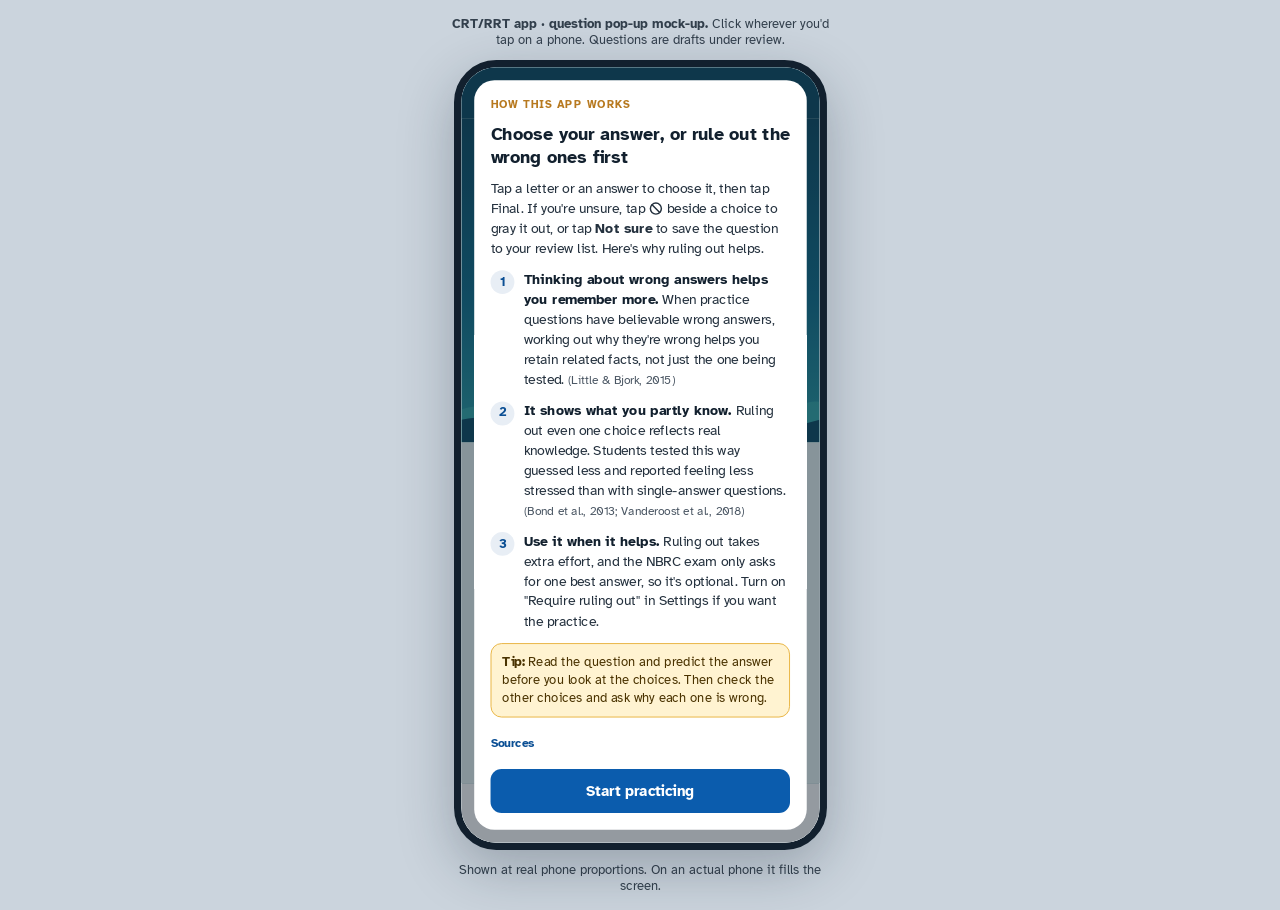
==== index.html @ dd67bce1 "Add Otter Bay home page, Apps page, and reorganized Stats page with domain progress Co-Authored-By: " ====
<!doctype html>
<html lang="en">
<head>
<meta charset="utf-8">
<meta name="viewport" content="width=device-width, initial-scale=1, viewport-fit=cover">
<title>CRT/RRT Question Pop-up Mock-up</title>
<link rel="stylesheet" href="https://fonts.googleapis.com/css2?family=Atkinson+Hyperlegible:wght@400;700&family=Fredoka:wght@500;600&display=swap">
<link rel="stylesheet" href="css/app.css?v=20261023">
<link rel="stylesheet" href="css/evidence.css?v=20261022b">
<link rel="stylesheet" href="css/calc.css?v=20261022c">
<link rel="stylesheet" href="css/home.css?v=20261025b">
</head>
<body>
<div class="stage">
  <p class="note"><b>CRT/RRT app · question pop-up mock-up.</b> Click wherever you'd tap on a phone. Questions are drafts under review.</p>
  <div class="holder" id="holder"><div class="phone" id="phone"></div></div>
  <p class="note">Shown at real phone proportions. On an actual phone it fills the screen.</p>
</div>
<script>window.EXAM = "RRT"; window.START_PAGE = "home"; window.EXAM_LINKS = { RRT: "./", SDS: "sds/" };</script>
<!-- Load order matters: progress.js, stats.js, scales.js and calc.js define functions app.js calls. -->
<script src="js/progress.js?v=20261023"></script>
<script src="js/stats.js?v=20261025"></script>
<script src="js/scales.js?v=20261022b"></script>
<script src="js/calc.js?v=20261022c"></script>
<script src="js/home.js?v=20261025b"></script>
<script src="js/app.js?v=20261025"></script>
</body>
</html>
---- css/app.css ----
/* Layout: a phone-sized app screen centered on the desktop; fills the screen on a phone. Single light app look by design. */
:root {
  color-scheme: light;
  --desk: #CBD4DD; --ground: #DCE3EA; --sheet: #FFFFFF; --ink: #12202E; --muted: #4A5663; --rule: #E3E7EB;
  --accent: #0B5CAD; --accent-soft: #E8EEF5; --good: #0F7A46; --good-bg: #E6F4EC; --good-ink: #0B5E36;
  --bad: #C2410C; --bad-bg: #FDECE2; --bad-ink: #8A2E08; --off: #E3E7EB; --off-ink: #5B6672; --amber: #B7791F;
  --font: "Atkinson Hyperlegible", Arial, Helvetica, sans-serif;
}
html, body { height: 100%; }
body { margin: 0; background: var(--desk); color: var(--ink); font-family: var(--font); }
button, textarea, input { font-family: inherit; }
button:focus-visible, textarea:focus-visible, input:focus-visible { outline: 3px solid var(--accent); outline-offset: 2px; }
.stage { min-height: 100%; box-sizing: border-box; display: flex; flex-direction: column; align-items: center; justify-content: center; gap: 12px;
  padding-block: 16px; padding-left: max(16px, env(safe-area-inset-left, 0px)); padding-right: max(16px, env(safe-area-inset-right, 0px)); }
.note { margin: 0; font-size: 13px; color: #33404D; text-align: center; max-width: 390px; }
.holder { position: relative; flex-shrink: 0; }
.phone { position: absolute; left: 0; top: 0; transform-origin: 0 0; width: 406px; height: 860px; background: var(--ground);
  border-radius: 46px; overflow: hidden; display: flex; flex-direction: column; box-shadow: 0 20px 60px rgba(18,32,46,.28); border: 8px solid #12202E; box-sizing: border-box; }
@media (max-width: 500px) {
  .stage { padding: 0; display: block; }
  .note { display: none; }
  .holder { width: 100% !important; height: 100dvh !important; }
  .phone { position: relative; transform: none !important; width: 100%; height: 100dvh; border-radius: 0; border: 0; box-shadow: none; }
}
.appbar { height: 56px; flex-shrink: 0; padding: 0 8px 0 18px; display: flex; align-items: center; gap: 10px; color: #3E4A57; }
.appbar b { font-size: 15px; letter-spacing: .02em; }
.mode { font-size: 12px; font-weight: 700; padding: 3px 8px; border-radius: 6px; background: #fff; color: #0B4F94; font-variant-numeric: tabular-nums; }
.mode.exam { background: #12202E; color: #fff; }
.appbar .count { margin-left: auto; font-size: 14px; font-variant-numeric: tabular-nums; }
.iconbtn { width: 44px; height: 44px; border-radius: 22px; border: 0; background: transparent; color: #3E4A57; display: flex; align-items: center; justify-content: center; cursor: pointer; }
.sheet { flex: 1; min-height: 0; display: flex; flex-direction: column; background: var(--sheet); border-radius: 22px 22px 0 0; box-shadow: 0 -6px 24px rgba(18,32,46,.12); position: relative; }
.sheethead { flex-shrink: 0; padding: 10px 16px; display: flex; flex-direction: column; gap: 10px; border-bottom: 1px solid var(--rule); }
.grab { width: 40px; height: 5px; border-radius: 3px; background: #C9D2DC; align-self: center; }
.meta { display: flex; align-items: center; justify-content: space-between; gap: 8px; }
.qid { font-size: 13px; font-weight: 700; background: var(--accent-soft); color: #0B4F94; padding: 3px 9px; border-radius: 6px; letter-spacing: .03em; }
.sec { font-size: 13px; color: var(--muted); margin-left: 8px; }
.dots { display: flex; gap: 4px; }
.dots i { width: 8px; height: 8px; border-radius: 4px; background: #C9D2DC; }
.dots i.on { background: var(--accent); }
.whybtn { min-height: 36px; padding: 0 10px 0 8px; border-radius: 18px; border: 1.5px solid #C9D2DC; background: #fff; color: #0B4F94; font-weight: 700; font-size: 13px; cursor: pointer; margin-left: 8px; display: flex; align-items: center; gap: 5px; white-space: nowrap; }
.whybtn svg { width: 16px; height: 16px; }
.guide { flex-shrink: 0; margin: 10px 12px 0; padding: 10px 12px; border-radius: 12px; background: #FFF3D1; border: 1.5px solid #E8B13A; color: #4A3300;
  display: flex; align-items: flex-start; gap: 10px; font-size: 15px; font-weight: 700; line-height: 1.35; }
.guide svg { flex-shrink: 0; margin-top: 1px; color: var(--amber); }
.guide.ready { background: var(--good-bg); border-color: #3FA36B; color: #0B4A2B; }
.guide.ready svg { color: var(--good); }
.body { flex: 1; min-height: 0; display: flex; }
.content { flex: 1; min-width: 0; overflow-y: auto; padding: 16px 10px 24px 16px; display: flex; flex-direction: column; gap: 14px; }
.stem { margin: 0; font-size: 16px; line-height: 1.45; font-weight: 700; }
.vals { display: grid; grid-template-columns: max-content 1fr; column-gap: 18px; row-gap: 3px; padding-left: 14px; font-size: 15px; font-weight: 700; font-variant-numeric: tabular-nums; margin: 0; }
.vals dt, .vals dd { margin: 0; }
figure { margin: 0; display: flex; flex-direction: column; gap: 4px; }
.imgbtn { padding: 0; border: 0; background: none; cursor: zoom-in; position: relative; display: block; width: 100%; }
.imgbtn img { width: 100%; height: auto; display: block; border-radius: 6px; border: 1px solid var(--ground); }
.imgbtn .ex { position: absolute; right: 6px; bottom: 6px; width: 32px; height: 32px; border-radius: 16px; background: rgba(18,32,46,.78); color: #fff; display: flex; align-items: center; justify-content: center; }
figcaption { font-size: 12px; color: var(--muted); letter-spacing: .04em; }
.opts { list-style: none; margin: 0; padding: 0; display: flex; flex-direction: column; gap: 8px; }
.opt { display: flex; align-items: stretch; border: 1.5px solid #D5DCE3; border-radius: 12px; background: #fff; }
.pick { flex: 1; min-width: 0; display: flex; gap: 6px; text-align: left; padding: 10px 10px; border: 0; background: none; border-radius: 11px; font-size: 16px; line-height: 1.4; color: var(--ink); cursor: pointer; min-height: 48px; }
.pick:disabled { cursor: default; }
.pick .l { font-weight: 700; width: 22px; flex-shrink: 0; }
.pick .t { font-weight: 700; }
.strike { width: 44px; flex-shrink: 0; border: 0; border-left: 1px solid var(--rule); background: none; color: #6B7480; display: flex; align-items: center; justify-content: center; cursor: pointer; border-radius: 0 11px 11px 0; }
.opt.sel { border: 2px solid var(--accent); background: var(--accent-soft); }
.opt.sel .pick { color: #0B2E55; }
.opt.out { background: #F4F6F8; border-color: #E3E7EB; }
.opt.out .pick { color: #6B7480; }
.opt.out .t { font-weight: 400; text-decoration: line-through; }
.opt.out .strike { color: #0B4F94; }
.opt.ok { background: var(--good-bg); border: 2px solid #3FA36B; }
.opt.ok .pick { color: var(--good-ink); }
.opt.no { background: var(--bad-bg); border: 2px solid #E08A5E; }
.opt.no .pick { color: var(--bad-ink); }
.opt.dim .pick { color: var(--muted); }
.opt.dim .t { font-weight: 400; }
.tag { display: block; font-size: 13px; font-weight: 700; margin-top: 2px; }
.result { display: flex; flex-direction: column; gap: 8px; border-top: 1px solid var(--rule); padding-top: 14px; }
.result h3 { margin: 0; display: flex; align-items: center; gap: 6px; font-size: 18px; }
.result h3.ok { color: var(--good-ink); } .result h3.no { color: #A3360A; }
.result p { margin: 0; font-size: 15px; line-height: 1.5; color: #24313E; }
.result:focus { outline: none; }
.result.flash { animation: flash 1.4s ease-out; border-radius: 10px; }
@keyframes flash { 0% { background: #FFF3D1; box-shadow: 0 0 0 6px #FFF3D1; } 100% { background: transparent; box-shadow: 0 0 0 6px transparent; } }
@media (prefers-reduced-motion: reduce) { .result.flash { animation: none; } }
.ribbon { width: 76px; flex-shrink: 0; padding: 16px 12px 16px 6px; box-sizing: border-box; display: flex; flex-direction: column; align-items: center; gap: 10px; border-left: 1px solid var(--rule); background: #F6F8FA; }
.rb { width: 54px; height: 54px; border-radius: 14px; font-size: 21px; font-weight: 700; display: flex; align-items: center; justify-content: center; cursor: pointer; border: 2px solid var(--accent); background: #fff; color: var(--accent); }
.rb.sel { background: var(--accent); color: #fff; }
.rb.out { background: var(--off); border-color: var(--off); color: #6B7480; text-decoration: line-through; }
.rb.ok { background: var(--good); border-color: var(--good); color: #fff; }
.rb.no { background: var(--bad); border-color: var(--bad); color: #fff; }
.rb.dim { background: #EEF1F4; border-color: #EEF1F4; color: #6B7480; cursor: default; }
.spacer { flex: 1; }
.ns { width: 54px; min-height: 58px; border-radius: 14px; border: 2px dashed #C99A2E; background: #fff; color: #8A5A00; display: flex; flex-direction: column; align-items: center; justify-content: center; gap: 2px; cursor: pointer; padding: 4px 0; }
.ns span { font-size: 11px; font-weight: 700; line-height: 1.1; text-align: center; }
.ns.on { background: #FFF3D1; border: 2px solid #C99A2E; color: #5A3E00; }
.ns:disabled { opacity: .45; cursor: default; }
.rl { display: flex; flex-direction: column; gap: 8px; padding: 12px; border-radius: 12px; background: #F6F8FA; border: 1px solid var(--rule); }
.rl p { margin: 0; font-size: 14px; line-height: 1.45; color: #24313E; }
.rl .st { display: flex; align-items: center; gap: 8px; font-weight: 700; font-size: 14px; }
.rl .st svg { flex-shrink: 0; }
.rl.on { background: #FFF8E6; border-color: #EBC46A; }
.rl.clear { background: var(--good-bg); border-color: #8CCAA6; }
.btn.small { min-height: 40px; padding: 0 12px; font-size: 14px; align-self: flex-start; }
.badge { display: inline-block; font-size: 11px; font-weight: 700; padding: 2px 7px; border-radius: 10px; background: #FFF3D1; color: #6A4A00; border: 1px solid #EBC46A; margin-top: 3px; }
.stats { flex: 1; min-height: 0; overflow-y: auto; padding: 18px 16px 24px; display: flex; flex-direction: column; gap: 16px; }
.stats h2 { margin: 0; font-size: 24px; } .stats h3 { margin: 0; font-size: 17px; }
.tiles { display: grid; grid-template-columns: repeat(3, minmax(0, 1fr)); gap: 8px; }
.tiles div { background: #F6F8FA; border: 1px solid var(--rule); border-radius: 12px; padding: 10px; }
.tiles b { display: block; font-size: 22px; font-variant-numeric: tabular-nums; } .tiles span { font-size: 12px; color: var(--muted); }
.tiles div.amber { background: #FFF8E6; border-color: #EBC46A; }
.card { border: 1.5px solid var(--rule); border-radius: 14px; padding: 14px; display: flex; flex-direction: column; gap: 12px; }
.rvlist { list-style: none; margin: 0; padding: 0; display: flex; flex-direction: column; gap: 8px; }
.rvlist li { display: flex; align-items: center; gap: 10px; padding: 8px 10px; border-radius: 10px; background: #FFF8E6; border: 1px solid #EBC46A; }
.rvlist .info { flex: 1; min-width: 0; font-size: 13px; color: #4A3300; } .rvlist .info b { display: block; font-size: 15px; color: var(--ink); }
.rvlist .rm { width: 40px; height: 40px; border-radius: 20px; border: 0; background: transparent; color: #6A4A00; display: flex; align-items: center; justify-content: center; cursor: pointer; }
.empty { margin: 0; font-size: 14px; color: var(--muted); }
.chips { display: flex; flex-wrap: wrap; gap: 8px; }
.chip { min-height: 40px; padding: 0 12px; border-radius: 20px; border: 1.5px solid #C9D2DC; background: #fff; color: #24313E; font-size: 14px; font-weight: 700; cursor: pointer; display: flex; align-items: center; gap: 6px; }
.chip[aria-pressed="true"] { background: var(--accent); border-color: var(--accent); color: #fff; }
.chip .n { font-weight: 400; opacity: .85; }
.match { margin: 0; font-size: 14px; color: var(--muted); }
.link { background: none; border: 0; color: #0B4F94; font-weight: 700; font-size: 13px; cursor: pointer; padding: 6px 0; align-self: flex-start; text-decoration: underline; }
.final { width: 54px; height: 72px; border-radius: 14px; display: flex; flex-direction: column; align-items: center; justify-content: center; gap: 2px; border: 2px solid var(--good); background: var(--good); color: #fff; cursor: pointer; box-shadow: 0 4px 12px rgba(15,122,70,.35); margin-top: 6px; }
.final span { font-size: 12px; font-weight: 700; }
.final:disabled { background: var(--off); border-color: var(--off); color: var(--off-ink); cursor: not-allowed; box-shadow: none; }
.foot { flex-shrink: 0; min-height: 72px; box-sizing: border-box; padding: 12px 16px 14px 16px; border-top: 1px solid var(--rule); display: flex; align-items: center; gap: 10px; }
.foot p { margin: 0; font-size: 14px; line-height: 1.35; color: #3E4A57; }
.btn { min-height: 48px; padding: 0 18px; border-radius: 12px; font-size: 16px; font-weight: 700; cursor: pointer; border: 0; background: var(--accent); color: #fff; }
.btn.line { background: #fff; border: 2px solid var(--bad); color: #A3360A; display: flex; align-items: center; gap: 6px; padding: 0 14px; font-size: 15px; }
.btn.grey { background: #fff; border: 2px solid #AAB4BF; color: #24313E; }
.btn:disabled { background: var(--off); color: var(--off-ink); cursor: not-allowed; }
.scrim { position: absolute; inset: 0; background: rgba(18,32,46,.45); display: flex; align-items: flex-end; z-index: 5; }
.dialog { width: 100%; box-sizing: border-box; background: #fff; border-radius: 22px 22px 0 0; padding: 20px 18px 22px; display: flex; flex-direction: column; gap: 14px; max-height: 92%; overflow-y: auto; }
.dialog h2 { margin: 0; font-size: 20px; }
.dialog .sub { margin: 4px 0 0; font-size: 14px; color: var(--muted); }
fieldset { border: 0; margin: 0; padding: 0; display: flex; flex-direction: column; gap: 8px; }
legend { font-size: 15px; font-weight: 700; padding: 0; margin-bottom: 8px; }
.reason { min-height: 44px; display: flex; align-items: center; gap: 10px; text-align: left; padding: 8px 12px; border-radius: 10px; font-size: 15px; cursor: pointer; background: #fff; border: 1.5px solid #C9D2DC; color: #24313E; }
.reason i { width: 16px; height: 16px; border-radius: 8px; box-sizing: border-box; border: 2px solid #8A939E; flex-shrink: 0; }
.reason[aria-pressed="true"] { background: var(--accent-soft); border: 2px solid var(--accent); color: #0B2E55; font-weight: 700; }
.reason[aria-pressed="true"] i { border: 5px solid var(--accent); background: #fff; }
.reason small { display: block; font-weight: 400; color: var(--muted); font-size: 13px; margin-top: 2px; }
label { font-size: 15px; font-weight: 700; }
textarea { font-size: 15px; padding: 10px 12px; border: 1.5px solid #AAB4BF; border-radius: 10px; resize: vertical; color: var(--ink); width: 100%; box-sizing: border-box; }
.row { display: flex; gap: 10px; } .row .btn { flex: 1; }
.switch { display: flex; align-items: center; gap: 12px; padding: 10px 12px; border: 1.5px solid #C9D2DC; border-radius: 10px; cursor: pointer; }
.switch input { width: 22px; height: 22px; accent-color: var(--accent); flex-shrink: 0; }
.switch span { font-size: 15px; font-weight: 700; } .switch small { display: block; font-weight: 400; color: var(--muted); font-size: 13px; margin-top: 2px; }
.intro { align-items: center; padding: 14px; box-sizing: border-box; }
.intro .dialog { border-radius: 22px; max-height: 100%; gap: 12px; }
.eyebrow { margin: 0; font-size: 12px; font-weight: 700; letter-spacing: .08em; text-transform: uppercase; color: var(--amber); }
.intro ul { margin: 0; padding: 0; list-style: none; display: flex; flex-direction: column; gap: 12px; }
.intro li { display: grid; grid-template-columns: 28px 1fr; gap: 8px; font-size: 15px; line-height: 1.45; color: #24313E; }
.intro li b { color: var(--ink); }
.intro .num { width: 26px; height: 26px; border-radius: 13px; background: var(--accent-soft); color: #0B4F94; font-weight: 700; font-size: 14px; display: flex; align-items: center; justify-content: center; }
.intro .cite { color: var(--muted); font-size: 13px; }
.intro .tip { margin: 0; padding: 10px 12px; border-radius: 12px; background: #FFF3D1; border: 1.5px solid #E8B13A; color: #4A3300; font-size: 14px; line-height: 1.4; }
.intro details { font-size: 13px; color: var(--muted); }
.intro summary { cursor: pointer; font-weight: 700; color: #0B4F94; min-height: 32px; display: flex; align-items: center; }
.intro details ol { margin: 6px 0 0; padding-left: 18px; display: flex; flex-direction: column; gap: 6px; line-height: 1.4; }
.intro details a { color: #0B4F94; }
.results { flex: 1; min-height: 0; overflow-y: auto; padding: 20px 16px; display: flex; flex-direction: column; gap: 14px; }
.results h2 { margin: 0; font-size: 24px; }
.score { display: flex; gap: 10px; }
.score div { flex: 1; background: #F6F8FA; border: 1px solid var(--rule); border-radius: 12px; padding: 12px; }
.score b { display: block; font-size: 26px; font-variant-numeric: tabular-nums; }
.score span { font-size: 13px; color: var(--muted); }
.rlist { list-style: none; margin: 0; padding: 0; display: flex; flex-direction: column; gap: 8px; }
.rlist li { display: flex; align-items: center; gap: 10px; border: 1.5px solid var(--rule); border-radius: 12px; padding: 10px 12px; }
.rlist .mark { width: 28px; height: 28px; border-radius: 14px; display: flex; align-items: center; justify-content: center; flex-shrink: 0; color: #fff; font-weight: 700; }
.rlist .mark.ok { background: var(--good); } .rlist .mark.no { background: var(--bad); }
.rlist .info { flex: 1; min-width: 0; font-size: 14px; } .rlist .info b { display: block; font-size: 15px; }
.rlist .btn { min-height: 44px; padding: 0 14px; font-size: 14px; }
.viewer { position: absolute; inset: 0; background: #0B1118; z-index: 50; display: flex; flex-direction: column; color: #fff; }
.vbar { height: 64px; flex-shrink: 0; box-sizing: border-box; display: flex; align-items: center; gap: 6px; padding: 0 10px; }
.vbar .ttl { flex: 1; }
.vb { height: 44px; min-width: 44px; padding: 0 12px; border-radius: 22px; border: 0; background: rgba(255,255,255,.14); color: #fff; display: flex; align-items: center; justify-content: center; gap: 6px; font-size: 14px; font-weight: 700; cursor: pointer; }
.vb:disabled { background: rgba(255,255,255,.06); color: #6B7480; cursor: not-allowed; }
.zl { min-width: 44px; text-align: center; font-size: 15px; font-weight: 700; font-variant-numeric: tabular-nums; }
.vscroll { flex: 1; min-height: 0; overflow: auto; display: flex; padding: 12px; box-sizing: border-box; cursor: grab; }
.vbox { position: relative; margin: auto; flex-shrink: 0; }
.vbox img { border-radius: 4px; background: #0F1720; user-select: none; -webkit-user-drag: none; }
.vhint { margin: 0; flex-shrink: 0; padding: 10px 16px 14px; font-size: 13px; color: #B8C2CC; text-align: center; }
@media (prefers-reduced-motion: no-preference) { .rb, .final, .reason, .opt { transition: background-color .12s, color .12s, border-color .12s; } }

.prog { width: 64px; height: 6px; border-radius: 3px; background: #DCE3EA; overflow: hidden; }
.prog i { display: block; height: 100%; background: var(--accent); border-radius: 3px; }
.draft { font-size: 11px; font-weight: 700; letter-spacing: .06em; text-transform: uppercase; color: #6A4A00; background: #FFF3D1; border: 1px solid #EBC46A; padding: 2px 6px; border-radius: 5px; margin-left: 6px; }

.vet { display: flex; flex-direction: column; gap: 10px; padding: 14px; border-radius: 14px; border: 2px solid #1F3864; background: #F4F7FB; }
.vet .vclaude { margin: 0; font-size: 13px; line-height: 1.4; color: #4A3300; background: #FFF3D1; border: 1px solid #EBC46A; border-radius: 8px; padding: 8px 10px; }
.vchip.ok[aria-pressed="true"] { background: var(--good); border-color: var(--good); }
.vchip.fix[aria-pressed="true"] { background: var(--bad); border-color: var(--bad); }
.vsaved { margin: 0; font-size: 13px; color: var(--muted); }
.warn { color: #A3360A; font-weight: 700; }
.vlist { list-style: none; margin: 0; padding: 0; display: flex; flex-direction: column; gap: 6px; }
.vrow { width: 100%; display: flex; align-items: center; gap: 10px; text-align: left; padding: 8px 10px; border-radius: 10px; border: 1.5px solid var(--rule); background: #fff; cursor: pointer; font: inherit; color: var(--ink); min-height: 48px; }
.vrank { font-size: 12px; font-weight: 700; color: var(--muted); width: 34px; flex-shrink: 0; font-variant-numeric: tabular-nums; }
.vrow .info { flex: 1; min-width: 0; font-size: 12px; color: var(--muted); } .vrow .info b { display: block; font-size: 14px; color: var(--ink); }
.vtag { font-size: 12px; font-weight: 700; padding: 3px 8px; border-radius: 10px; white-space: nowrap; }
.vtag.ok { background: var(--good-bg); color: var(--good-ink); } .vtag.fix { background: var(--bad-bg); color: var(--bad-ink); } .vtag.todo { background: #EEF1F4; color: var(--muted); }

/* Scale reference cards (info button after the final answer) */
.scalerow { display: flex; flex-wrap: wrap; gap: 8px; margin: 2px 0 4px; }
.scalebtn { display: inline-flex; align-items: center; gap: 8px; min-height: 44px; padding: 8px 14px; border-radius: 22px; border: 1.5px solid #1F5FA8; background: #EEF4FB; color: #154A86; font: inherit; font-size: 14px; font-weight: 700; cursor: pointer; text-align: left; }
.scalebtn:hover { background: #E1ECF8; }
.scaledlg { gap: 10px; }
.schead { display: flex; align-items: flex-start; justify-content: space-between; gap: 10px; }
.schead .vb { background: #EEF1F4; color: #24313E; flex-shrink: 0; }
.sctwrap { overflow-x: auto; -webkit-overflow-scrolling: touch; display: flex; flex-direction: column; gap: 10px; }
.sct { border-collapse: collapse; width: 100%; font-size: 13px; line-height: 1.35; }
.sct th { background: #1F3864; color: #fff; text-align: left; padding: 7px 8px; font-weight: 700; }
.sct td { border-bottom: 1px solid #E3E8EE; padding: 7px 8px; vertical-align: top; color: #24313E; }
.sct tr:nth-child(even) td { background: #F6F8FA; }
.scnote { margin: 0; font-size: 14px; line-height: 1.45; color: #24313E; background: #FFF7E6; border-left: 4px solid #D99A1E; padding: 8px 10px; border-radius: 6px; }
.scsrc { margin: 0; font-size: 12px; color: var(--muted); }

/* Vetting page */
.vconf{margin:2px 0 8px;font-size:14px;color:#334155}.vconf b{font-size:18px;color:#1F3864;margin-right:4px}.vnote{margin:6px 0 0;font-size:13px;line-height:1.4;color:#475569}
.qid { white-space: nowrap; }
---- css/evidence.css ----
/* Evidence cards: circles the part of a graph or EKG that supports the correct answer.
   Owner: Ken + Claude. Kept separate from app.css (shared). */
.evwrap { position: relative; display: block; width: 100%; }
.evwrap img { width: 100%; height: auto; display: block; }
.evsvg { position: absolute; inset: 0; width: 100%; height: 100%; overflow: visible; pointer-events: none; }
.evbadge { position: absolute; width: 24px; height: 24px; border-radius: 12px; display: flex; align-items: center; justify-content: center;
  font-size: 13px; font-weight: 700; color: #12202E; box-shadow: 0 0 0 2px rgba(18,32,46,.75); pointer-events: none; font-variant-numeric: tabular-nums; }
.evbadge.ecg { color: #fff; box-shadow: 0 0 0 2px #fff; }
.evimg { border-radius: 6px; overflow: hidden; }
.evcrop { position: relative; display: block; width: 100%; overflow: hidden; border-radius: 6px; }
.evcrop .evwrap { position: absolute; top: 0; height: 100%; }
.evcrop .evwrap img { height: 100%; }
.evlist { list-style: none; margin: 0; padding: 0; display: flex; flex-direction: column; gap: 10px; }
.evlist li { display: grid; grid-template-columns: 26px 1fr; gap: 10px; align-items: start; font-size: 15px; line-height: 1.45; color: #24313E; }
.evlist .evn { width: 24px; height: 24px; border-radius: 12px; display: flex; align-items: center; justify-content: center; font-size: 13px; font-weight: 700; color: #12202E; border: 2px solid #12202E; box-sizing: border-box; }
.evlist .evn.ecg { color: #fff; border-color: #1F5FD6; }
---- css/calc.css ----
/* On-screen calculator. Owner: Ken + Claude. Kept separate from app.css (shared). */

/* Ribbon button */
.calcbtn { width: 54px; min-height: 58px; border-radius: 14px; border: 2px solid #1F5FA8; background: #EEF4FB; color: #154A86; display: flex; flex-direction: column;
  align-items: center; justify-content: center; gap: 2px; cursor: pointer; padding: 4px 0; flex-shrink: 0; }
.calcbtn span { font-size: 11px; font-weight: 700; line-height: 1.1; }
.calcbtn.on { background: #1F5FA8; color: #fff; }

/* Floating window: opens low, over the answer choices, leaving the stem/values and the answer ribbon free */
.calc { position: absolute; left: 10px; bottom: 12px; width: min(290px, calc(100% - 96px)); z-index: 4; background: #1B2A3A; border-radius: 16px;
  box-shadow: 0 14px 40px rgba(18,32,46,.42), 0 0 0 1px rgba(255,255,255,.06); display: flex; flex-direction: column; overflow: hidden; color: #fff; }
.calchead { display: flex; align-items: center; gap: 6px; padding: 4px 4px 4px 8px; cursor: grab; touch-action: none; user-select: none; }
.calchead:active { cursor: grabbing; }
.calcgrip { width: 10px; height: 26px; flex-shrink: 0; background: radial-gradient(circle, #6E8296 1.3px, transparent 1.6px) 0 0 / 5px 6px; }
.calcx { width: 40px; height: 40px; align-self: flex-start; border: 0; border-radius: 20px; background: transparent; color: #C9D4DF; display: flex; align-items: center; justify-content: center; cursor: pointer; }
.calcdisp { flex: 1; min-width: 0; text-align: right; }
.calcexpr { display: flex; justify-content: space-between; gap: 8px; min-height: 16px; font-size: 13px; color: #9FB0C1; font-variant-numeric: tabular-nums; }
.calcm { font-weight: 700; color: #F2C14E; }
.calcval { display: block; font-size: 26px; font-weight: 700; line-height: 1.2; font-variant-numeric: tabular-nums; overflow-wrap: anywhere; min-height: 31px; }
.calcval.err { font-size: 17px; line-height: 31px; color: #FFB4A0; }
.calcmem { display: grid; grid-template-columns: repeat(4, 1fr); gap: 4px; padding: 0 8px 4px; }
.calckeys { display: grid; grid-template-columns: repeat(6, 1fr); gap: 4px; padding: 0 8px 8px; }
.ck { min-height: 40px; padding: 0; border: 0; border-radius: 9px; background: #33465A; color: #fff; font: inherit; font-size: 18px; font-weight: 700; cursor: pointer; font-variant-numeric: tabular-nums; }
.ck.f { background: #26384B; font-size: 14px; color: #DCE6EF; }
.ck.m { min-height: 26px; background: transparent; font-size: 13px; color: #B9C7D4; }
.ck.o { background: #2A4D74; font-size: 20px; }
.ck.eq { background: #0B5CAD; font-size: 20px; }
.ck:hover { filter: brightness(1.15); }
.ck:active, .ck.hit { filter: brightness(1.35); }
.ck:focus-visible, .calcx:focus-visible { outline: 3px solid #8CC4FF; outline-offset: 1px; }
@media (max-height: 700px) { .ck { min-height: 34px; } .ck.m { min-height: 26px; } .calcval { font-size: 24px; } }
---- css/home.css ----
/* Home and Products pages, Otter Bay theme. Owner: Ken + Claude. Kept separate from app.css (shared). */
.ob {
  --bay: #0A4A63; --tide: #3FB8B3; --glass: #E7F4F3; --kelp: #2F6B4F; --otter: #7A4E2D; --buoy: #F5B83D; --ink2: #12303D;
  flex: 1; min-height: 0; display: flex; flex-direction: column; background: var(--glass); color: var(--ink2);
}
.obtop { height: 56px; flex-shrink: 0; display: flex; align-items: center; justify-content: space-between; padding: 0 8px 0 18px; background: var(--bay); color: #fff; }
.wm { font-family: "Fredoka", var(--font); font-weight: 600; font-size: 22px; letter-spacing: .01em; }
.obgear { width: 44px; height: 44px; border: 0; border-radius: 22px; background: transparent; color: #CFE9EC; display: flex; align-items: center; justify-content: center; cursor: pointer; }
.obscroll { flex: 1; min-height: 0; overflow-y: auto; padding-bottom: 18px; }
.ob h1 { font-family: "Fredoka", var(--font); font-weight: 600; margin: 0; line-height: 1.15; }
.ob h2 { font-family: "Fredoka", var(--font); font-weight: 600; font-size: 19px; margin: 0 0 10px; color: var(--bay); }

/* The bay: one illustrated moment. The otter floats on its back holding today's practice. */
.bay { background: linear-gradient(180deg, var(--bay) 0%, #0E6E8C 55%, #2A9FA6 100%); color: #fff; padding: 8px 18px 0; position: relative; overflow: hidden; }
.hello { margin: 0; font-size: 15px; color: #BFE5E6; }
.bay h1 { font-size: 27px; margin-top: 2px; max-width: 15ch; }
.water { position: relative; margin: 0 -18px 0; height: 262px; }
.raft { position: absolute; left: 50%; bottom: 22px; width: 330px; height: 262px; transform: translateX(-50%); animation: bob 5s ease-in-out 1; }
.today { position: absolute; z-index: 2; left: 22px; bottom: 74px; width: 194px; background: #fff; color: var(--ink2); border-radius: 18px; padding: 14px 14px 12px; box-shadow: 0 10px 24px rgba(4, 34, 48, .35); box-sizing: border-box; }
.tl { margin: 0; font-size: 13px; font-weight: 700; color: var(--kelp); }
.tb { margin: 4px 0 12px; font-size: 16px; font-weight: 700; line-height: 1.3; }
.obstart { width: 100%; min-height: 46px; border: 0; border-radius: 12px; background: var(--buoy); color: #3A2600; font: inherit; font-weight: 700; font-size: 16px; cursor: pointer; }
.obstart:hover { filter: brightness(1.04); }
.paws { position: absolute; left: 52px; bottom: -18px; width: 84px; height: auto; }
.otter { position: absolute; z-index: 1; left: 0; bottom: 0; width: 330px; height: auto; }
.waves { position: absolute; left: 0; right: 0; bottom: 0; width: 100%; height: 56px; z-index: 3; }
@keyframes bob { 0%, 100% { transform: translate(-50%, 0) rotate(0); } 50% { transform: translate(-50%, 5px) rotate(-1deg); } }
@media (prefers-reduced-motion: reduce) { .raft { animation: none; } }

.obsec { padding: 18px 16px 0; }
.exams { display: grid; grid-template-columns: repeat(3, minmax(0, 1fr)); gap: 8px; }
.ex { display: flex; flex-direction: column; gap: 2px; padding: 10px; border-radius: 14px; background: #fff; border: 2px solid #CFE3E6; color: var(--ink2); text-decoration: none; min-height: 64px; box-sizing: border-box; }
.ex b { font-size: 15px; } .ex small { font-size: 12px; color: #4F6B75; line-height: 1.25; }
.ex.on { border-color: var(--bay); background: var(--bay); color: #fff; } .ex.on small { color: #BFE5E6; }
a.ex:hover { border-color: var(--tide); }
.ex.soon { background: transparent; border-style: dashed; color: #5D7882; }
.meter { background: #fff; border-radius: 16px; padding: 14px; display: flex; flex-direction: column; gap: 8px; font-size: 15px; }
.meter b { font-size: 22px; font-family: "Fredoka", var(--font); color: var(--bay); }
.track { height: 10px; border-radius: 5px; background: #D7EBEC; overflow: hidden; }
.track i { display: block; height: 100%; background: linear-gradient(90deg, var(--tide), var(--bay)); border-radius: 5px; }
.mrow { display: flex; justify-content: space-between; font-size: 13px; color: #4F6B75; }
.ways { display: grid; grid-template-columns: 1fr 1fr; gap: 8px; }
.way { text-align: left; display: flex; flex-direction: column; gap: 3px; padding: 12px; border-radius: 14px; border: 0; background: #fff; color: var(--ink2); font: inherit; cursor: pointer; min-height: 78px; border-left: 5px solid var(--tide); }
.way:nth-child(2) { border-left-color: var(--bay); } .way:nth-child(3) { border-left-color: var(--kelp); } .way:nth-child(4) { border-left-color: var(--buoy); }
.way b { font-size: 15px; } .way span { font-size: 13px; color: #4F6B75; line-height: 1.3; }
.tide { display: grid; grid-template-columns: repeat(7, 1fr); gap: 6px; height: 120px; align-items: end; background: #fff; border-radius: 16px; padding: 12px 12px 8px; box-sizing: border-box; }
.tcol { height: 100%; display: flex; flex-direction: column; justify-content: flex-end; align-items: center; gap: 4px; }
.tbar { width: 100%; max-width: 26px; border-radius: 13px 13px 4px 4px; background: linear-gradient(180deg, var(--tide), #1C8C97); position: relative; min-height: 4px; }
.tbar span { position: absolute; top: -17px; left: 0; right: 0; text-align: center; font-size: 11px; font-weight: 700; color: var(--bay); }
.tcol i { font-style: normal; font-size: 12px; color: #4F6B75; }
.fine { margin: 6px 0 0; font-size: 12px; color: #5D7882; } .fine.pad { padding: 14px 16px 0; }

.bnav { flex-shrink: 0; display: grid; grid-template-columns: repeat(4, 1fr); background: #fff; border-top: 1px solid #D3E5E7; padding: 4px 4px 8px; }
.nb { display: flex; flex-direction: column; align-items: center; gap: 2px; min-height: 52px; border: 0; background: none; color: #5D7882; font: inherit; font-size: 12px; font-weight: 700; cursor: pointer; border-radius: 12px; }
.nb.on { color: var(--bay); } .nb.on svg { stroke-width: 2.6; }

/* Products */
.ph { font-size: 28px; color: var(--bay); }
.lede { margin: 6px 0 0; font-size: 15px; line-height: 1.45; color: #2F4A55; max-width: 34ch; }
.prod { margin: 16px 16px 0; background: #fff; border-radius: 20px; padding: 16px; border-top: 6px solid var(--pc); }
.phead { display: flex; align-items: center; gap: 12px; }
.pmark { width: 52px; height: 52px; flex-shrink: 0; }
.prod h2 { margin: 0; color: var(--ink2); font-size: 20px; }
.pstat { display: inline-block; margin-top: 3px; font-size: 12px; font-weight: 700; color: var(--pc); }
.pstat.soon { color: #6A5A3A; }
.prod p { margin: 10px 0 0; font-size: 15px; line-height: 1.45; color: #2F4A55; }
.prod ul { margin: 10px 0 0; padding-left: 18px; font-size: 14px; line-height: 1.5; color: #2F4A55; }
.pfoot { display: flex; align-items: center; justify-content: space-between; gap: 10px; margin-top: 14px; }
.price { font-size: 13px; color: #5D7882; }
.pbtn { min-height: 44px; padding: 0 16px; border-radius: 12px; border: 0; background: var(--pc); color: #fff; font: inherit; font-weight: 700; font-size: 15px; display: inline-flex; align-items: center; text-decoration: none; cursor: pointer; }
.pbtn.off { background: #E3ECEE; color: #5D7882; cursor: default; }
.raft2 { background: #FBF6EE; }

.homebtn { border: 0; background: none; font: inherit; font-weight: 700; font-size: 15px; color: #3E4A57; padding: 8px 6px 8px 0; cursor: pointer; display: flex; align-items: center; gap: 4px; }
.homebtn::before { content: ""; width: 9px; height: 9px; border-left: 2.5px solid currentColor; border-bottom: 2.5px solid currentColor; transform: rotate(45deg); margin-right: 3px; }

/* Stats page in the Otter Bay frame (content from stats.js) */
.obstats .stats { overflow: visible; padding: 16px 16px 8px; gap: 14px; }
.obstats .tiles div { background: #fff; border: 0; border-radius: 14px; }
.obstats .tiles b { font-family: "Fredoka", var(--font); color: var(--bay); }
.obstats .tiles div.amber { background: #FFF6DE; }
.obstats .tiles div.amber b { color: #8A5A00; }
.obstats .card { background: #fff; border: 0; border-radius: 18px; }
.obstats .card h3 { font-family: "Fredoka", var(--font); font-weight: 600; font-size: 18px; color: var(--bay); }
.obstats .chip[aria-pressed="true"] { background: var(--bay); border-color: var(--bay); }
.obstats .btn { background: var(--bay); }
.obstats .btn:disabled { background: var(--off); }
.secrow { display: grid; grid-template-columns: 98px 1fr 76px; grid-template-rows: auto auto; column-gap: 10px; align-items: center; padding: 6px 8px; border-radius: 10px; }
.secrow.weak { background: #FFF6DE; }
.sname { font-weight: 700; font-size: 14px; }
.sbar { height: 10px; border-radius: 5px; background: #D7EBEC; overflow: hidden; }
.sbar i { display: block; height: 100%; border-radius: 5px; background: linear-gradient(90deg, #3FB8B3, #0A4A63); }
.secrow.weak .sbar i { background: #E3A21A; }
.sval { font-size: 14px; font-weight: 700; text-align: right; font-variant-numeric: tabular-nums; }
.scount { grid-column: 2 / 4; font-size: 12px; color: #5D7882; }
.dom { border-radius: 12px; }
.dom > summary { list-style: none; cursor: pointer; }
.dom > summary::-webkit-details-marker { display: none; }
.dom > summary .sname::before { content: "▸ "; color: #5D7882; }
.dom[open] > summary .sname::before { content: "▾ "; }
.secrow.sub { margin-left: 12px; }
.secrow.sub .sname { font-weight: 400; }
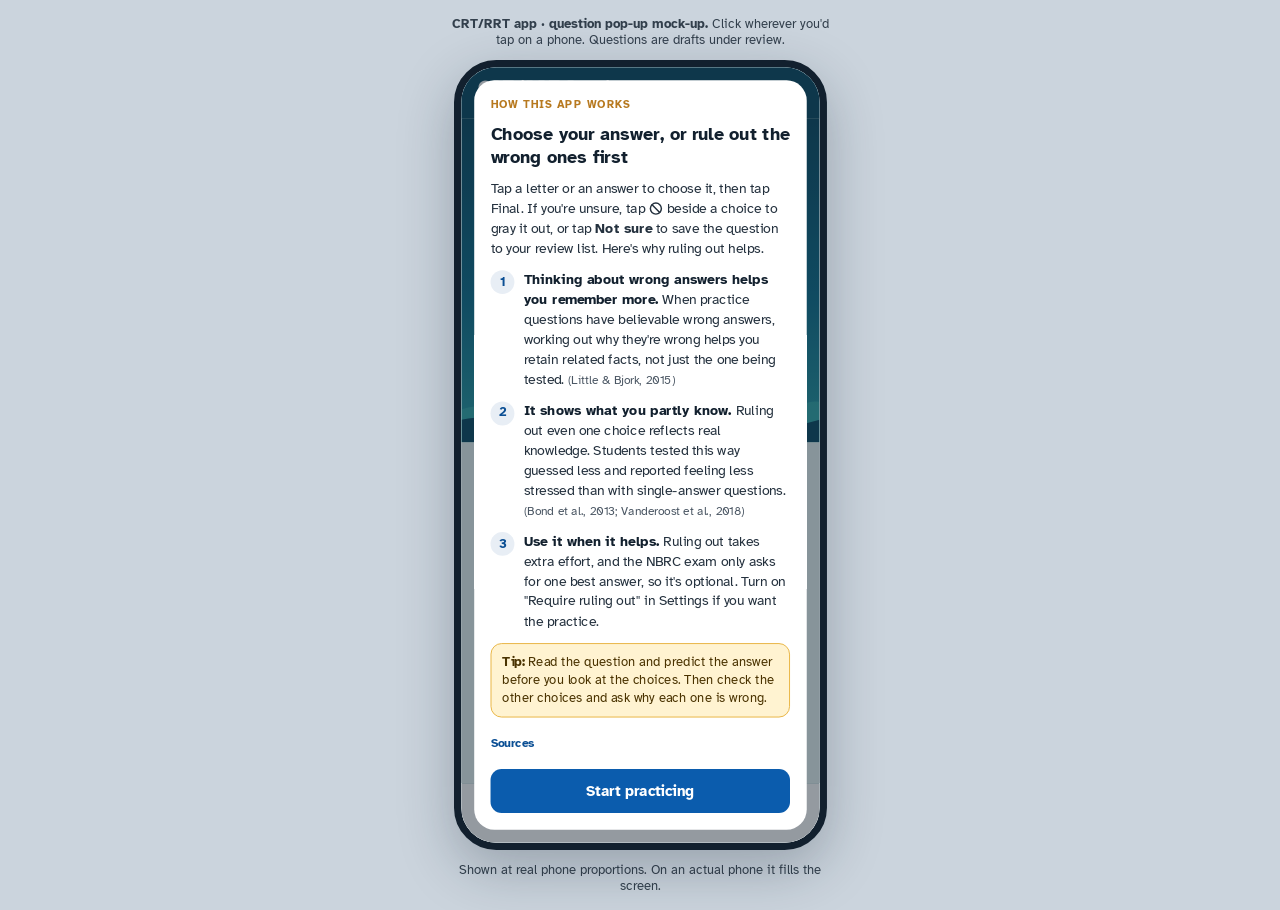
==== commit d83b0cd6: "Theme each app (CRT/RRT Ready, SDS Ready, RPSGT Ready) with its own colors, sky and headline Co-Auth" ====
--- a/index.html
+++ b/index.html
@@ -8,7 +8,7 @@
 <link rel="stylesheet" href="css/app.css?v=20261023">
 <link rel="stylesheet" href="css/evidence.css?v=20261022b">
 <link rel="stylesheet" href="css/calc.css?v=20261022c">
-<link rel="stylesheet" href="css/home.css?v=20261025b">
+<link rel="stylesheet" href="css/home.css?v=20261025c">
 </head>
 <body>
 <div class="stage">
@@ -22,7 +22,7 @@
 <script src="js/stats.js?v=20261025"></script>
 <script src="js/scales.js?v=20261022b"></script>
 <script src="js/calc.js?v=20261022c"></script>
-<script src="js/home.js?v=20261025b"></script>
+<script src="js/home.js?v=20261025d"></script>
 <script src="js/app.js?v=20261025"></script>
 </body>
 </html>
--- a/css/home.css
+++ b/css/home.css
@@ -4,14 +4,17 @@
   flex: 1; min-height: 0; display: flex; flex-direction: column; background: var(--glass); color: var(--ink2);
 }
 .obtop { height: 56px; flex-shrink: 0; display: flex; align-items: center; justify-content: space-between; padding: 0 8px 0 18px; background: var(--bay); color: #fff; }
-.wm { font-family: "Fredoka", var(--font); font-weight: 600; font-size: 22px; letter-spacing: .01em; }
+.wm { font-family: "Fredoka", var(--font); font-weight: 600; font-size: 21px; letter-spacing: .01em; display: flex; flex-direction: column; line-height: 1.05; }
+.wm small { font-family: var(--font); font-weight: 400; font-size: 11px; color: rgba(255,255,255,.72); letter-spacing: .02em; }
+.sky { position: absolute; left: 0; top: 0; width: 100%; height: 100px; pointer-events: none; }
+.bay > *:not(.sky) { position: relative; }
 .obgear { width: 44px; height: 44px; border: 0; border-radius: 22px; background: transparent; color: #CFE9EC; display: flex; align-items: center; justify-content: center; cursor: pointer; }
 .obscroll { flex: 1; min-height: 0; overflow-y: auto; padding-bottom: 18px; }
 .ob h1 { font-family: "Fredoka", var(--font); font-weight: 600; margin: 0; line-height: 1.15; }
 .ob h2 { font-family: "Fredoka", var(--font); font-weight: 600; font-size: 19px; margin: 0 0 10px; color: var(--bay); }
 
 /* The bay: one illustrated moment. The otter floats on its back holding today's practice. */
-.bay { background: linear-gradient(180deg, var(--bay) 0%, #0E6E8C 55%, #2A9FA6 100%); color: #fff; padding: 8px 18px 0; position: relative; overflow: hidden; }
+.bay { background: linear-gradient(180deg, var(--bay) 0%, var(--mid) 55%, var(--low) 100%); color: #fff; padding: 8px 18px 0; position: relative; overflow: hidden; }
 .hello { margin: 0; font-size: 15px; color: #BFE5E6; }
 .bay h1 { font-size: 27px; margin-top: 2px; max-width: 15ch; }
 .water { position: relative; margin: 0 -18px 0; height: 262px; }
@@ -19,7 +22,7 @@
 .today { position: absolute; z-index: 2; left: 22px; bottom: 74px; width: 194px; background: #fff; color: var(--ink2); border-radius: 18px; padding: 14px 14px 12px; box-shadow: 0 10px 24px rgba(4, 34, 48, .35); box-sizing: border-box; }
 .tl { margin: 0; font-size: 13px; font-weight: 700; color: var(--kelp); }
 .tb { margin: 4px 0 12px; font-size: 16px; font-weight: 700; line-height: 1.3; }
-.obstart { width: 100%; min-height: 46px; border: 0; border-radius: 12px; background: var(--buoy); color: #3A2600; font: inherit; font-weight: 700; font-size: 16px; cursor: pointer; }
+.obstart { width: 100%; min-height: 46px; border: 0; border-radius: 12px; background: var(--buoy); color: var(--accentInk); font: inherit; font-weight: 700; font-size: 16px; cursor: pointer; }
 .obstart:hover { filter: brightness(1.04); }
 .paws { position: absolute; left: 52px; bottom: -18px; width: 84px; height: auto; }
 .otter { position: absolute; z-index: 1; left: 0; bottom: 0; width: 330px; height: auto; }
@@ -45,7 +48,7 @@
 .way b { font-size: 15px; } .way span { font-size: 13px; color: #4F6B75; line-height: 1.3; }
 .tide { display: grid; grid-template-columns: repeat(7, 1fr); gap: 6px; height: 120px; align-items: end; background: #fff; border-radius: 16px; padding: 12px 12px 8px; box-sizing: border-box; }
 .tcol { height: 100%; display: flex; flex-direction: column; justify-content: flex-end; align-items: center; gap: 4px; }
-.tbar { width: 100%; max-width: 26px; border-radius: 13px 13px 4px 4px; background: linear-gradient(180deg, var(--tide), #1C8C97); position: relative; min-height: 4px; }
+.tbar { width: 100%; max-width: 26px; border-radius: 13px 13px 4px 4px; background: linear-gradient(180deg, var(--tide), var(--bay)); position: relative; min-height: 4px; }
 .tbar span { position: absolute; top: -17px; left: 0; right: 0; text-align: center; font-size: 11px; font-weight: 700; color: var(--bay); }
 .tcol i { font-style: normal; font-size: 12px; color: #4F6B75; }
 .fine { margin: 6px 0 0; font-size: 12px; color: #5D7882; } .fine.pad { padding: 14px 16px 0; }
@@ -89,7 +92,7 @@
 .secrow.weak { background: #FFF6DE; }
 .sname { font-weight: 700; font-size: 14px; }
 .sbar { height: 10px; border-radius: 5px; background: #D7EBEC; overflow: hidden; }
-.sbar i { display: block; height: 100%; border-radius: 5px; background: linear-gradient(90deg, #3FB8B3, #0A4A63); }
+.sbar i { display: block; height: 100%; border-radius: 5px; background: linear-gradient(90deg, var(--tide), var(--bay)); }
 .secrow.weak .sbar i { background: #E3A21A; }
 .sval { font-size: 14px; font-weight: 700; text-align: right; font-variant-numeric: tabular-nums; }
 .scount { grid-column: 2 / 4; font-size: 12px; color: #5D7882; }
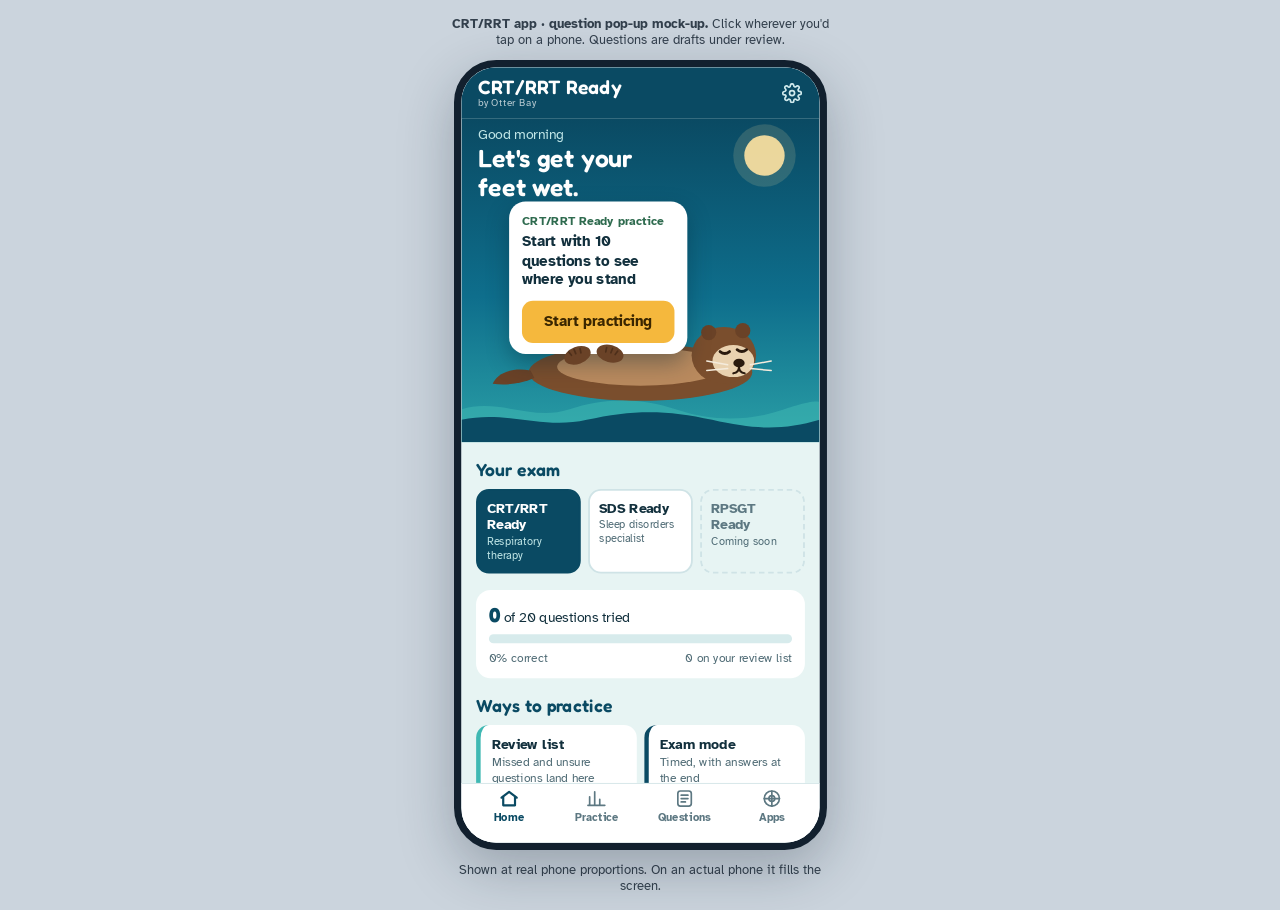
==== commit baa05550: "Practice builder: focus by domain, task or topic; all missed questions with last-attempt option; int" ====
--- a/index.html
+++ b/index.html
@@ -8,7 +8,7 @@
 <link rel="stylesheet" href="css/app.css?v=20261023">
 <link rel="stylesheet" href="css/evidence.css?v=20261022b">
 <link rel="stylesheet" href="css/calc.css?v=20261022c">
-<link rel="stylesheet" href="css/home.css?v=20261025c">
+<link rel="stylesheet" href="css/home.css?v=20261025h">
 </head>
 <body>
 <div class="stage">
@@ -19,10 +19,10 @@
 <script>window.EXAM = "RRT"; window.START_PAGE = "home"; window.EXAM_LINKS = { RRT: "./", SDS: "sds/" };</script>
 <!-- Load order matters: progress.js, stats.js, scales.js and calc.js define functions app.js calls. -->
 <script src="js/progress.js?v=20261023"></script>
-<script src="js/stats.js?v=20261025"></script>
+<script src="js/stats.js?v=20261025f"></script>
 <script src="js/scales.js?v=20261022b"></script>
 <script src="js/calc.js?v=20261022c"></script>
-<script src="js/home.js?v=20261025d"></script>
-<script src="js/app.js?v=20261025"></script>
+<script src="js/home.js?v=20261025e"></script>
+<script src="js/app.js?v=20261025e"></script>
 </body>
 </html>
--- a/css/home.css
+++ b/css/home.css
@@ -103,3 +103,58 @@
 .dom[open] > summary .sname::before { content: "▾ "; }
 .secrow.sub { margin-left: 12px; }
 .secrow.sub .sname { font-weight: 400; }
+
+/* Practice builder (stats.js content inside the Otter Bay frame) */
+.obstats .stats { gap: 18px; }
+.step h2 { margin: 0 0 8px; }
+.steph { display: flex; align-items: baseline; justify-content: space-between; }
+.hint { margin: 0 0 8px; font-size: 13px; color: #5D7882; }
+.pick2s { display: flex; flex-direction: column; gap: 6px; }
+.pick2 { display: grid; grid-template-columns: 22px 1fr auto; align-items: center; gap: 10px; text-align: left; padding: 10px 12px; border-radius: 14px; border: 2px solid transparent; background: #fff; font: inherit; color: var(--ink2); cursor: pointer; min-height: 56px; }
+.pick2 b { display: block; font-size: 15px; } .pick2 small { display: block; font-size: 12px; color: #5D7882; }
+.pick2 em { font-style: normal; font-weight: 700; font-size: 15px; color: var(--bay); font-variant-numeric: tabular-nums; }
+.pick2 .dot { width: 18px; height: 18px; border-radius: 9px; border: 2px solid #9DB3BA; box-sizing: border-box; }
+.pick2[aria-pressed="true"] { border-color: var(--bay); }
+.pick2[aria-pressed="true"] .dot { border: 6px solid var(--bay); }
+.pick2:disabled { opacity: .5; cursor: default; }
+.dom { background: #fff; border-radius: 14px; margin-bottom: 8px; padding: 0 10px; }
+.dom[open] { padding-bottom: 8px; }
+.dom > summary { list-style: none; cursor: pointer; display: flex; justify-content: space-between; align-items: center; min-height: 44px; }
+.dom > summary::-webkit-details-marker { display: none; }
+.dname { font-weight: 700; font-size: 15px; } .dname::before { content: "▸ "; color: #5D7882; } .dom[open] .dname::before { content: "▾ "; }
+.dmeta { font-size: 13px; color: #5D7882; white-space: nowrap; margin-left: 8px; }
+.link.small { font-size: 12px; padding: 2px 0 6px; }
+.secpick { width: 100%; display: grid; grid-template-columns: 24px 1fr auto; gap: 10px; align-items: center; text-align: left; padding: 8px 6px; border: 0; border-top: 1px solid #E3EEF0; background: none; font: inherit; color: var(--ink2); cursor: pointer; }
+.secpick .box { width: 22px; height: 22px; border-radius: 6px; border: 2px solid #9DB3BA; box-sizing: border-box; display: flex; align-items: center; justify-content: center; color: #fff; }
+.secpick.on .box { background: var(--bay); border-color: var(--bay); }
+.secpick.on { background: color-mix(in srgb, var(--tide) 12%, white); border-radius: 10px; }
+.stext b { font-size: 14px; } .stext small { display: block; font-size: 12px; color: #5D7882; line-height: 1.3; margin: 1px 0 5px; }
+.secpick .sbar { display: block; height: 7px; border-radius: 4px; background: #D7EBEC; overflow: hidden; }
+.secpick .sbar i { display: block; height: 100%; background: linear-gradient(90deg, var(--tide), var(--bay)); }
+.secpick .sval { font-weight: 700; font-size: 14px; text-align: right; font-variant-numeric: tabular-nums; } .secpick .sval small { display: block; font-weight: 400; font-size: 11px; color: #5D7882; }
+.weaktag { font-style: normal; font-size: 11px; font-weight: 700; color: #7A4E00; background: #FFE7B0; padding: 1px 6px; border-radius: 8px; margin-left: 4px; }
+.more { background: #fff; border-radius: 14px; padding: 2px 12px 10px; }
+.more > summary { list-style: none; cursor: pointer; display: flex; justify-content: space-between; align-items: center; min-height: 48px; }
+.more > summary::-webkit-details-marker { display: none; }
+.more > summary h2 { margin: 0; } .more > summary .hint { margin: 0; }
+.more fieldset { margin-top: 6px; }
+.chip .n { margin-left: 4px; }
+.modes { display: grid; grid-template-columns: 1fr 1fr; gap: 8px; margin-top: 10px; }
+.mode2 { text-align: left; padding: 10px 12px; border-radius: 14px; border: 2px solid transparent; background: #fff; font: inherit; color: var(--ink2); cursor: pointer; }
+.mode2 b { display: block; font-size: 15px; } .mode2 small { display: block; font-size: 12px; color: #5D7882; line-height: 1.3; }
+.mode2[aria-pressed="true"] { border-color: var(--bay); }
+.obstats .match { margin-top: 8px; }
+.startbar { flex-shrink: 0; display: flex; align-items: center; gap: 10px; padding: 10px 14px; background: #fff; border-top: 1px solid #D3E5E7; box-shadow: 0 -6px 16px rgba(10, 74, 99, .08); }
+.startbar span { flex: 1; font-size: 13px; color: #4F6B75; }
+.startbar .obstart { width: auto; padding: 0 18px; }
+.startbar .obstart:disabled { background: var(--off); color: var(--off-ink); cursor: not-allowed; }
+
+.seg { display: grid; grid-template-columns: repeat(3, 1fr); background: #fff; border-radius: 12px; padding: 4px; gap: 4px; margin-bottom: 8px; }
+.seg button { min-height: 40px; border: 0; border-radius: 9px; background: none; font: inherit; font-weight: 700; font-size: 14px; color: #4F6B75; cursor: pointer; }
+.seg button[aria-selected="true"] { background: var(--bay); color: #fff; }
+.glist { background: #fff; border-radius: 14px; padding: 2px 10px; }
+.glist .secpick:first-child { border-top: 0; }
+.secpick[data-empty] { opacity: .55; }
+.secpick .sval { min-width: 52px; }
+.sub2 { display: flex; align-items: center; gap: 8px; font-size: 14px; font-weight: 400; padding: 2px 4px 4px 44px; color: var(--ink2); }
+.sub2 input { width: 20px; height: 20px; accent-color: var(--bay); }
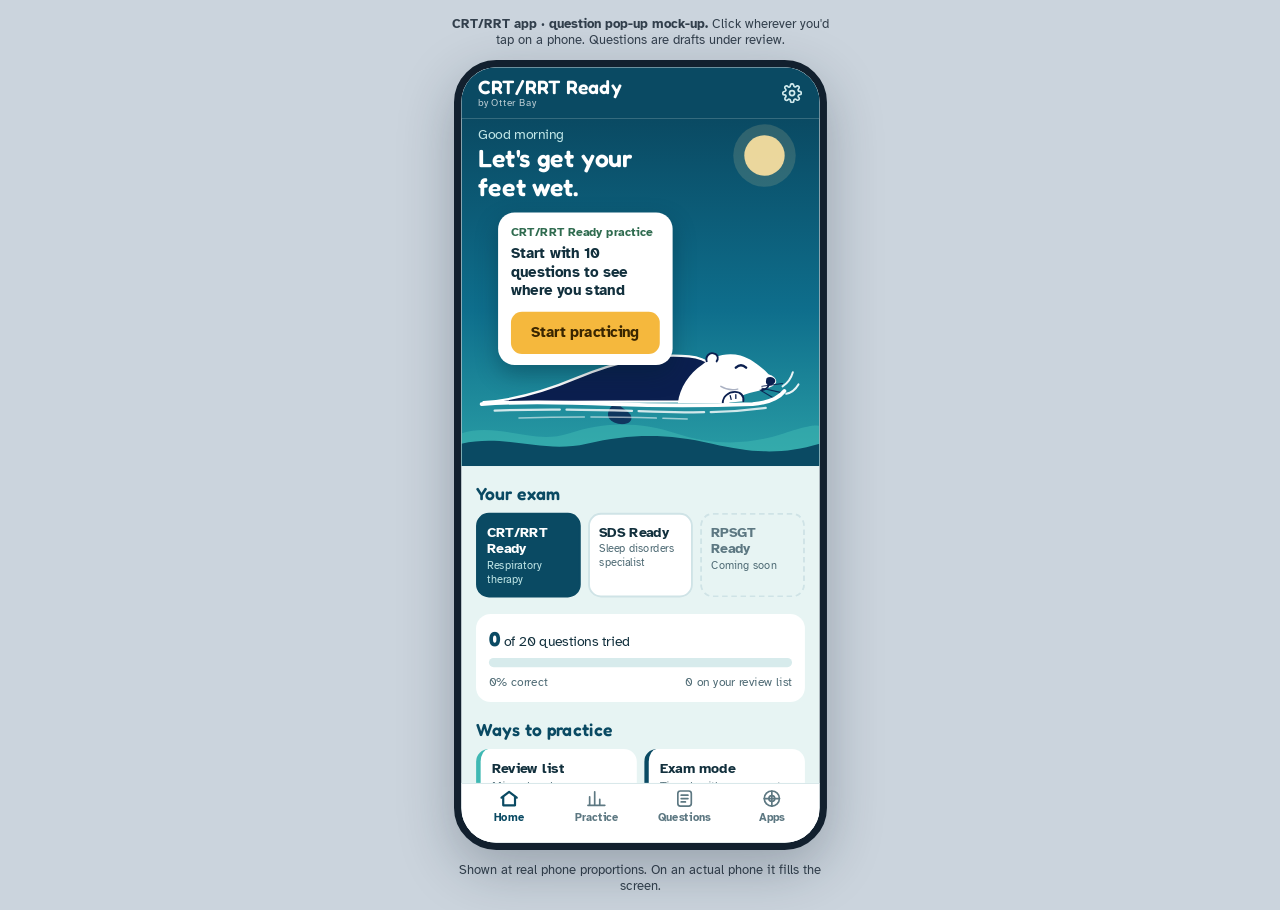
==== commit 2f0a04eb: "Redraw the home-page otter to match the Otter Bay loading video: navy swimmer with white face, carry" ====
--- a/index.html
+++ b/index.html
@@ -8,7 +8,7 @@
 <link rel="stylesheet" href="css/app.css?v=20261023">
 <link rel="stylesheet" href="css/evidence.css?v=20261022b">
 <link rel="stylesheet" href="css/calc.css?v=20261022c">
-<link rel="stylesheet" href="css/home.css?v=20261025h">
+<link rel="stylesheet" href="css/home.css?v=20261025r">
 </head>
 <body>
 <div class="stage">
@@ -22,7 +22,7 @@
 <script src="js/stats.js?v=20261025f"></script>
 <script src="js/scales.js?v=20261022b"></script>
 <script src="js/calc.js?v=20261022c"></script>
-<script src="js/home.js?v=20261025e"></script>
+<script src="js/home.js?v=20261025o"></script>
 <script src="js/app.js?v=20261025e"></script>
 </body>
 </html>
--- a/css/home.css
+++ b/css/home.css
@@ -13,22 +13,25 @@
 .ob h1 { font-family: "Fredoka", var(--font); font-weight: 600; margin: 0; line-height: 1.15; }
 .ob h2 { font-family: "Fredoka", var(--font); font-weight: 600; font-size: 19px; margin: 0 0 10px; color: var(--bay); }
 
-/* The bay: one illustrated moment. The otter floats on its back holding today's practice. */
+/* The bay: one illustrated moment. The otter from the loading video swims along carrying today's practice on its back. */
 .bay { background: linear-gradient(180deg, var(--bay) 0%, var(--mid) 55%, var(--low) 100%); color: #fff; padding: 8px 18px 0; position: relative; overflow: hidden; }
 .hello { margin: 0; font-size: 15px; color: #BFE5E6; }
 .bay h1 { font-size: 27px; margin-top: 2px; max-width: 15ch; }
-.water { position: relative; margin: 0 -18px 0; height: 262px; }
-.raft { position: absolute; left: 50%; bottom: 22px; width: 330px; height: 262px; transform: translateX(-50%); animation: bob 5s ease-in-out 1; }
-.today { position: absolute; z-index: 2; left: 22px; bottom: 74px; width: 194px; background: #fff; color: var(--ink2); border-radius: 18px; padding: 14px 14px 12px; box-shadow: 0 10px 24px rgba(4, 34, 48, .35); box-sizing: border-box; }
+.water { position: relative; margin: 0 -18px 0; height: 288px; }
+.raft { position: absolute; left: 50%; bottom: 22px; width: 330px; height: 288px; transform: translateX(-50%); animation: bob 5s ease-in-out 1; }
+.today { position: absolute; z-index: 2; left: 10px; bottom: 88px; width: 190px; background: #fff; color: var(--ink2); border-radius: 18px; padding: 14px 14px 12px; box-shadow: 0 10px 24px rgba(4, 34, 48, .35); box-sizing: border-box; }
 .tl { margin: 0; font-size: 13px; font-weight: 700; color: var(--kelp); }
 .tb { margin: 4px 0 12px; font-size: 16px; font-weight: 700; line-height: 1.3; }
 .obstart { width: 100%; min-height: 46px; border: 0; border-radius: 12px; background: var(--buoy); color: var(--accentInk); font: inherit; font-weight: 700; font-size: 16px; cursor: pointer; }
 .obstart:hover { filter: brightness(1.04); }
-.paws { position: absolute; left: 52px; bottom: -18px; width: 84px; height: auto; }
-.otter { position: absolute; z-index: 1; left: 0; bottom: 0; width: 330px; height: auto; }
+.otter { position: absolute; z-index: 1; left: -8px; bottom: 4px; width: 346px; height: auto; overflow: visible; }
+.o-body { animation: swim 3.2s ease-in-out infinite; transform-origin: 70% 70%; }
+.o-wake path + path { stroke-dasharray: 70 7; animation: wake 3s linear infinite; }
+@keyframes swim { 0%, 100% { transform: translateY(0) rotate(0); } 50% { transform: translateY(2px) rotate(-.8deg); } }
+@keyframes wake { to { stroke-dashoffset: 77; } }
 .waves { position: absolute; left: 0; right: 0; bottom: 0; width: 100%; height: 56px; z-index: 3; }
 @keyframes bob { 0%, 100% { transform: translate(-50%, 0) rotate(0); } 50% { transform: translate(-50%, 5px) rotate(-1deg); } }
-@media (prefers-reduced-motion: reduce) { .raft { animation: none; } }
+@media (prefers-reduced-motion: reduce) { .raft, .o-body, .o-wake path + path { animation: none; } }
 
 .obsec { padding: 18px 16px 0; }
 .exams { display: grid; grid-template-columns: repeat(3, minmax(0, 1fr)); gap: 8px; }
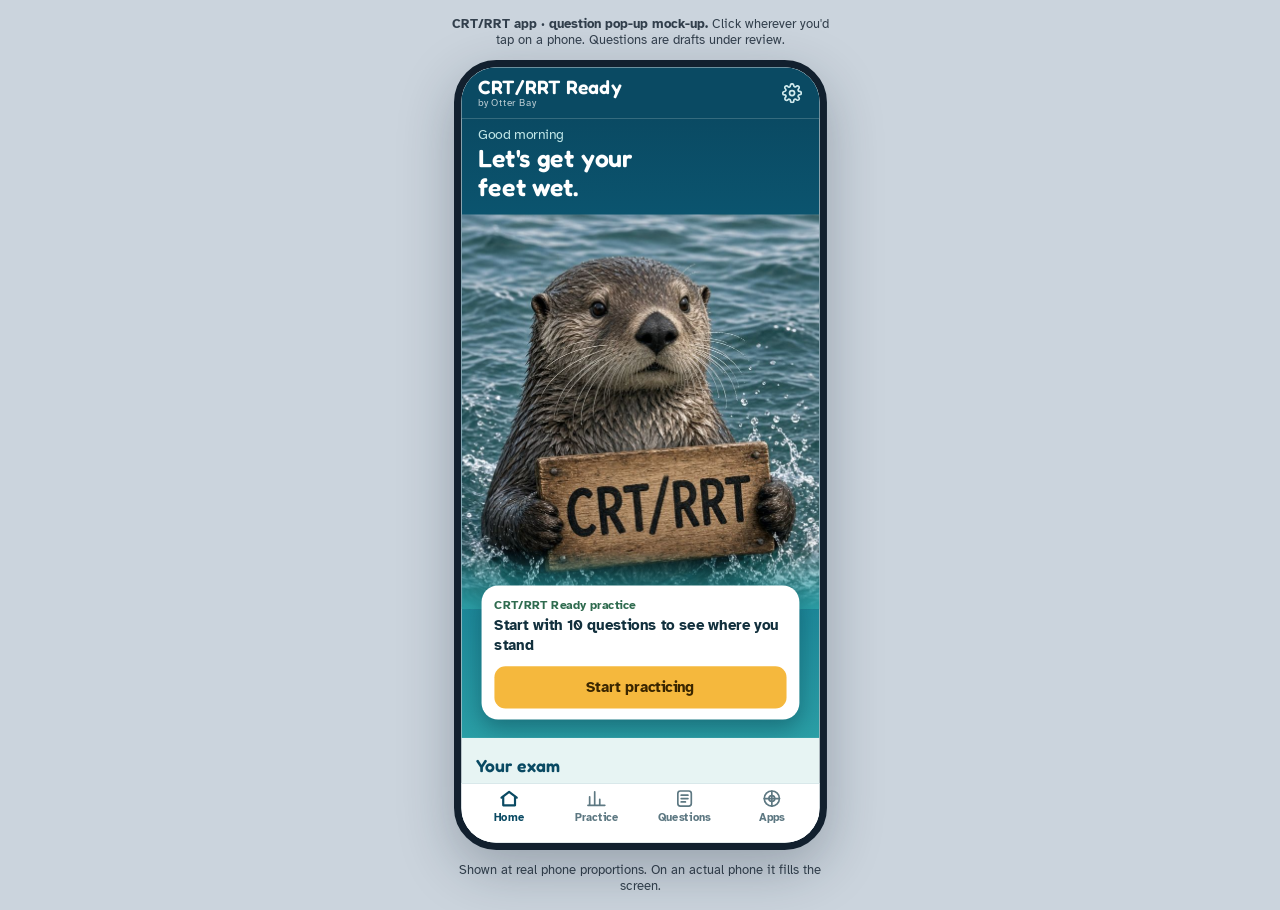
==== commit 3850e686: "Use the team's otter photos as the home hero (CRT/RRT and SDS) and as app thumbnails on the Apps pag" ====
--- a/index.html
+++ b/index.html
@@ -8,7 +8,7 @@
 <link rel="stylesheet" href="css/app.css?v=20261023">
 <link rel="stylesheet" href="css/evidence.css?v=20261022b">
 <link rel="stylesheet" href="css/calc.css?v=20261022c">
-<link rel="stylesheet" href="css/home.css?v=20261025r">
+<link rel="stylesheet" href="css/home.css?v=20261025t">
 </head>
 <body>
 <div class="stage">
@@ -22,7 +22,7 @@
 <script src="js/stats.js?v=20261025f"></script>
 <script src="js/scales.js?v=20261022b"></script>
 <script src="js/calc.js?v=20261022c"></script>
-<script src="js/home.js?v=20261025o"></script>
+<script src="js/home.js?v=20261025s"></script>
 <script src="js/app.js?v=20261025e"></script>
 </body>
 </html>
--- a/css/home.css
+++ b/css/home.css
@@ -161,3 +161,11 @@
 .secpick .sval { min-width: 52px; }
 .sub2 { display: flex; align-items: center; gap: 8px; font-size: 14px; font-weight: 400; padding: 2px 4px 4px 44px; color: var(--ink2); }
 .sub2 input { width: 20px; height: 20px; accent-color: var(--bay); }
+
+/* Photo hero: the team's otter photos, one per app (CRT/RRT, SDS). */
+.bay.photo { padding-bottom: 20px; }
+.bay.photo .hero { margin: 14px -18px 0; height: 430px; position: relative; overflow: hidden; }
+.bay.photo .hero img { display: block; width: 100%; height: 100%; object-fit: cover; object-position: 50% 18%; }
+.bay.photo .hero::after { content: ""; position: absolute; inset: auto 0 0 0; height: 64px; background: linear-gradient(180deg, transparent, var(--low)); }
+.bay.photo .today { position: relative; left: auto; bottom: auto; width: auto; margin: -26px 4px 0; animation: none; }
+.pphoto { width: 52px; height: 52px; border-radius: 50%; object-fit: cover; object-position: 50% 30%; flex: none; border: 2px solid var(--pc); box-sizing: border-box; }
